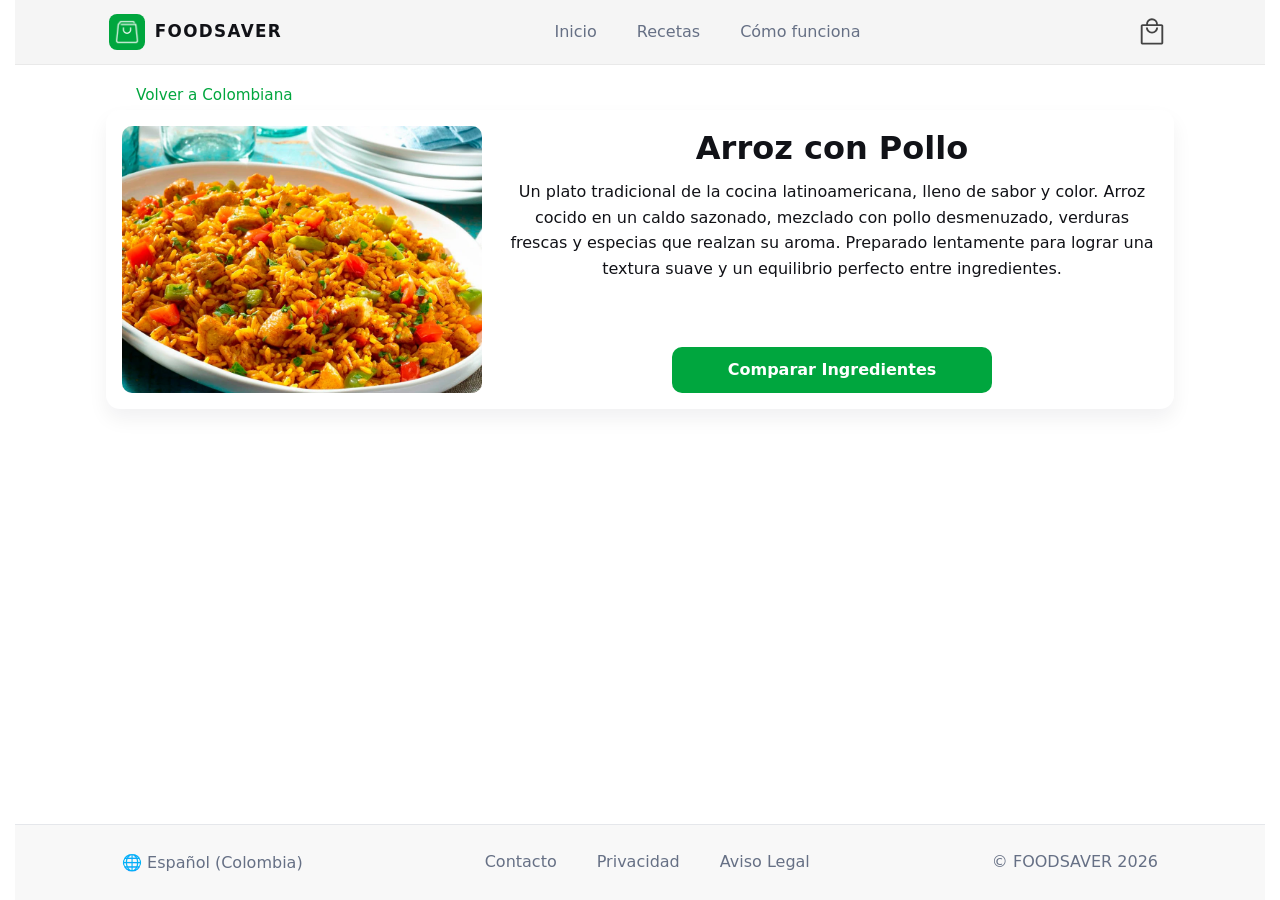
==== pages/arroz-con-pollo-info.html @ 4bb6f4c2 "Receta Arroz con pollo con infor y boton de CTA para comparar ingredientes" ====
<!DOCTYPE html>
<html lang="es">
<head>
    <meta charset="utf-8">
    <meta name="viewport" content="width=device-width, initial-scale=1">
    <title>Arroz con pollo — Foodsaver</title>

    <link rel="stylesheet" href="../css/base/variables.css">
    <link rel="stylesheet" href="../css/base/reset.css">
    <link rel="stylesheet" href="../css/layout/header.css">
    <link rel="stylesheet" href="../css/layout/container.css">
    <link rel="stylesheet" href="../css/components/nav.css">
    <link rel="stylesheet" href="../css/components/mobile-menu.css">
    <link rel="stylesheet" href="../css/pages/recetas.css">
    <link rel="stylesheet" href="../css/pages/arroz-con-pollo.css">
    <link rel="stylesheet" href="../css/components/footer.css">

    <script defer src="../js/header.js"></script>
</head>
<body>
    <a class="skip-link sr-only" href="#content">Saltar al contenido</a>

    <header class="site-header">
        <div class="container header-inner">
            <a href="../index.html" class="brand" aria-label="Foodsaver — Inicio">
                <img src="../assets/icons/Foodsaver.png" alt="Logo Foodsaver">
                <span class="brand__name">FOODSAVER</span>
            </a>

            <nav class="main-nav" aria-label="Navegación principal">
                <ul class="nav__list">
                    <li><a class="nav__link" href="../index.html">Inicio</a></li>
                    <li><a class="nav__link" href="recetas.html">Recetas</a></li>
                    <li><a class="nav__link" href="como-funciona.html">Cómo funciona</a></li>
                </ul>
            </nav>

            <div class="header-actions">
                <a href="carrito.html" class="cart" aria-label="Ver carrito">
                    <img src="../assets/icons/Shopping_Bag.svg" alt="Icono de carrito de compras" aria-hidden="true">
                </a>

                <button class="menu-toggle" type="button" aria-controls="mobile-menu" aria-expanded="false" aria-label="Abrir menú">
                    <img src="../assets/icons/Menu.svg" aria-hidden="true" focusable="false">
                </button>
            </div>
        </div>

        <div id="mobile-menu" class="mobile-menu" hidden>
            <div class="mobile-card" role="dialog" aria-modal="true" aria-label="Navegación móvil">
                <header class="mobile-card__header">
                    <button class="mobile-close" type="button" aria-label="Cerrar menú">
                        <img src="../assets/icons/Close_Menu.svg" alt="" aria-hidden="true">
                    </button>
                </header>

                <nav class="mobile-nav" aria-label="Navegación móvil">
                    <ul class="mobile-nav__list">
                        <li><a href="../index.html" class="mobile-nav__link">Inicio</a></li>
                        <li><a href="recetas.html" class="mobile-nav__link">Recetas</a></li>
                        <li><a href="como-funciona.html" class="mobile-nav__link">Cómo funciona</a></li>
                    </ul>
                </nav>

                <a href="carrito.html" class="mobile-cart" aria-label="Ver carrito">
                    <img src="../assets/icons/Shopping_Bag.svg" alt="Icono de carrito de compras" aria-hidden="true">
                </a>
            </div>
        </div>
    </header>

    <main id="content" tabindex="-1">
        <section class="recipe-hero" aria-labelledby="recipe-title">
            <div class="container recipe-hero__inner">
                <a href="colombiana.html" class="back-link" aria-label="Volver a Colombiana">
                    <img src="../assets/icons/Arrow_Back.svg" alt="" aria-hidden="true" class="back-link__icon" width="20" height="20">
                    <span class="back-link__text">Volver a Colombiana</span>
                </a>

                <article class="hero-card" aria-labelledby="recipe-title">
                    <div class="hero-grid">
                        <div class="hero-media">
                            <picture>
                                <source type="image/webp" srcset="../assets/images/recetas/recetas_sugeridas/arroz-pollo.webp">
                                <img src="../assets/images/recetas/recetas_sugeridas/arroz-pollo.jpg" alt="Arroz con pollo" loading="lazy" decoding="async">
                            </picture>
                        </div>
                        
                        <div class="hero-content">
                            <header class="hero-header">
                                <h1 id="recipe-title">Arroz con Pollo</h1>
                            </header>

                            <div class="hero-description">
                                <p>Un plato tradicional de la cocina latinoamericana, lleno de sabor y color. Arroz cocido en un caldo sazonado, mezclado con pollo desmenuzado, verduras frescas y especias que realzan su aroma. Preparado lentamente para lograr una textura suave y un equilibrio perfecto entre ingredientes.</p>
                            </div>

                            <div class="hero-actions">
                                <a href="#" class="card-cta">Comparar Ingredientes</a>
                            </div>
                        </div>
                    </div>
                </article>
            </div>
        </section>
    </main>

    <footer class="site-footer">
        <div class="container">
            <span class="footer-language" tabindex="0" aria-label="Idioma: Español (Colombia)">🌐 Español (Colombia)</span>
            <nav class="footer-nav" aria-label="Enlaces de footer">
                <a class="nav__link" href="contacto.html">Contacto</a>
                <a class="nav__link" href="privacidad.html">Privacidad</a>
                <a class="nav__link" href="aviso-legal.html">Aviso Legal</a>
            </nav>
            <span class="footer-copyright" tabindex="0" aria-label="© FOODSAVER 2026">© FOODSAVER 2026</span>
        </div>
    </footer>
</body>
</html>
---- css/base/variables.css ----
/* ==========================
   Variables globales del proyecto
   Centralizan colores, tamaños y valores reutilizables
   ========================== */
:root {
    --bg: #f5f5f5;
    --text: #111217;
    --muted: #667085;
    --accent: #00A63E;
    --max-width: 1100px;
    --gap: 1rem; /*Equivale a  16px, pero se escala automáticamente con el tamaño de fuente raíz */
    --radius: 8px;
    --focus-ring: 0 0 0 2px rgba(0, 166, 61, 0.384);
    --transition-fast: .12s;
}
---- css/layout/header.css ----
/* ==========================
   Estructura general del header
   ========================== */

/*Estilo base del header */
.site-header {
    background: var(--bg);
    border-bottom: 1px solid rgba(0, 0, 0, 0.05);
}

/* Layout del contenido interno del header */
.header-inner {
    display: flex; /* Ocupa todo el ancho disponible */
    align-items: center; /* Centra verticalemente */
    justify-content: space-between;
    gap: var(--gap);
    height: 64px;
}

/* ==========================
   Marca / logo
   ========================== */
.brand {
    display: inline-flex; /*Ocupa solo el espacio necesario para su contenido*/
    align-items: center;
    gap: .6rem;
    font-weight: 700;
    border-radius: var(--radius);
    padding: 0.2rem;
}

/* Icono del logo con fondo verde de marca */
.brand img {
    width: auto;
    height: 36px;
    border-radius: var(--radius);
    background: var(--accent);
    padding: 4px;
    object-fit: contain; /* La imagen debe encajar dentro de 36x36 sin deformarse / Mantiene proporcion */
}

/* Texto del logo */
.brand__name {
    color: var(--text);
    font-size: 1.05rem;
    letter-spacing: .08em;
}

.cart,
.mobile-cart {
    position: relative;
}

.cart-count {
    align-items: center;
    background: #00a63e;
    border-radius: 999px;
    color: #fff;
    display: inline-flex;
    font-size: 12px;
    font-weight: 700;
    height: 18px;
    justify-content: center;
    min-width: 18px;
    padding: 0 5px;
    position: absolute;
    right: -5px;
    top: -3px;
}

.cart-count[hidden] {
    display: none;
}
---- css/layout/container.css ----
/* Contenedor general para centrar contenido y limitar ancho */
.container {
    max-width: var(--max-width);
    margin: 0 auto;
    padding: 0 1rem; /* Espaciado horizontal, 0 en top y bottom, 1 rem en sides */
}
---- css/components/nav.css ----
/* ==========================
   Navegación principal
   En móvil se oculta y se activa más adelante con media query
   ========================== */
.main-nav {
    display: none; /* Se prioriza móvil antes que desktop, por eso se oculta por defecto */
}

/* Lista horizontal de enlaces en desktop */
.nav__list {
    display: flex;
    margin: 0;
    padding: 0;
    gap: 1rem;
    list-style: none; /* Elimina el marcador de lista por defecto */
}

.nav__link {
    display: inline-block;
    padding: .4rem .75rem; /*Arriba/Abajo, Izquierda/Derecha */
    border-radius: var(--radius);
    color: var(--muted);
    transition: color var(--transition-fast); /* Transición suave para el cambio de color en hover y estados activos */
}

/* Se mantiene el color verde de los enlaces en hover, active y estado actual */
/* Si se cumple cualquiera de estas condiciones, el enlace se resalta con el color de accent */
.nav__link:hover, /* En hover */
.nav__link:active, /* En active (mientras se hace clic) */
.nav__link[aria-current="page"],
.mobile-nav__link[aria-current="page"] {
    color: var(--accent);
}

/* ==========================
   Acciones del header
   Agrupa carrito y botón hamburguesa
   ========================== */

/* Aunque solo se muestre un item segun responsive (carrito o menú), se diseña
el contenedor para mantener dos o más elementos en caso de futuras adiciones */
.header-actions {
    display: flex;
    align-items: center;
    gap: .5rem;
}

/* Estilo base compartido por el carrito y el botón de menú */
.cart,
.menu-toggle {
    background: transparent; /* Quita el fondo gris por defecto de los botones */
    border: none; /* Elimina el borde por defecto de los botones */
    padding: .45rem;
    border-radius: var(--radius);
    cursor: pointer;
    display: inline-flex;
    align-items: center;
}

/* Tamaño uniforme para iconos del header */
/* Selecciona cualquier img dentro de .cart o .menu-toggle para aplicar el mismo tamaño */
/* Es un selector descendiente. Apunta a elementos hijos img dentro de .cart o .menu-toggle */
.cart img,
.menu-toggle img {
    width: auto;
    height: 30px;
}

/* Hover compartido entre carrito desktop, menú hamburguesa y carrito móvil */
.cart:hover,
.menu-toggle:hover,
.mobile-cart:hover {
    background: rgba(0, 0, 0, 0.04);
}

/* ==========================
   Media queries
   ========================== */

/* En móvil se oculta el carrito del header para evitar duplicación */
/* Cuando la pantalla sea de 699px o MENOS */
@media (max-width: 699px) {
    .header-actions .cart {
        display: none;
    }
}

/* ESTUDIAR */
/* En desktop se muestra la navegación principal y se oculta el menú hamburguesa */
/* Cuando la pantalla sea de 700px o MÁS grande */
@media (min-width: 700px) {
    .main-nav {
        display: block;
    }

    .menu-toggle {
        display: none;
    }
}
---- css/components/mobile-menu.css ----
/* ==========================
   Menú móvil
   Overlay + tarjeta central
   ========================== */
.mobile-menu {
    /* Cubre toda la pantalla con un fondo semitransparente */
    position: fixed; /* Fija el menú al viewport para que no se mueva al hacer scroll */
    inset: 0; /* Equivale a top: 0; right: 0; bottom: 0; left: 0; */

    display: flex;
    align-items: center;
    justify-content: center;
    background: rgba(0, 0, 0, 0.28);
    z-index: 1000; /* Asegura que el menú esté por encima de otros elementos */
    visibility: hidden;
    opacity: 0;
    transition: opacity .18s ease, visibility .18s;
}

/* Estado visible del overlay */
/* Mismo elemento con dos clases: .mobile-menu para el estilo base y .is-open para activar la visibilidad */
.mobile-menu.is-open {
    visibility: visible; /* Hace visible el overlay */
    opacity: 1; /* Si es cero el overlay no es visible pero es clickeable. Tambien controla el fade */
}
     
/* Tarjeta del menú móvil */
/* Contiene la navegacion, el botón de cierre y el acceso al carrito dentro del menú */
.mobile-card {
    width: min(92%, 400px); /* Usa el menor valor: 92% del ancho o máximo 420px */
    border-radius: 12px;
    padding: .75rem 1rem;
    background: var(--bg);
    
    display: flex;
    flex-direction: column;
    
    gap: .75rem;
    box-shadow: 0 12px 30px rgba(0, 0, 0, 0.18);
    max-height: 92vh;
}

/* Cabecera del diálogo móvil */
.mobile-card__header {
    display: flex;
    width: 100%;
    align-items: center; /* Centra el botón de cierre verticalmente */
    justify-content: center; /* Centra el botón de cierre horizontalmente */
}

/* Botón de cierre del menú móvil */
.mobile-close {
    background: transparent; /* Quita el fondo por defecto del botón */
    padding: .4rem;
    cursor: pointer;
    border: none; /* Elimina el borde por defecto del botón */
}

/* Tamaño del icono de cierre */
.mobile-close img {
    display: block;
    width: auto;
    height: 50px;
}

/* Lista vertical de enlaces en móvil */
.mobile-nav__list {
    list-style: none;
    padding: 0;
    margin: 0;
    
    display: flex;
    flex-direction: column;
    gap: .6rem;
}

/* Enlaces del menú móvil */
.mobile-nav__link {
    display: block;
    width: 100%; /* Ocupa todo el ancho del contenedor para facilitar el clic en móvil */

    text-align: center;
    padding: .6rem 1rem;
    border-radius: var(--radius);
    color: var(--text);
    transition: color var(--transition-fast);
}

/* Hovers del menú móvil. SE Pone el color verde de la variable global accent*/
.mobile-nav__link:hover,
.mobile-nav__link:active {
    color: var(--accent);
}

/* Carrito dentro del menú móvil */
.mobile-cart {
    border-radius: var(--radius);
    display: inline-flex; /* Permite que no ocupe todo el ancho. Permite que otros elementos se situen a su lado */
    align-items: center;
    justify-content: center;
    color: var(--text);

}

/* Tamaño del icono del carrito móvil */
.mobile-cart img {
    width: 60px;
    height: 60px;
}
---- css/pages/recetas.css ----
/* ========================================
   Estilos de la página: Recetas
   ======================================== */

/* Estilos para la sección principal de la página de recetas: establece fondo blanco, padding y altura mínima */
.recipes-page {
    background-color: #fff;
    padding: 1rem 0;
    min-height: calc(100vh - 180px);
}

/* Estilos para el contenedor dentro de recipes-page: usa flexbox para organizar elementos verticalmente con gap */
.recipes-page .container {
    display: flex;
    flex-direction: column;
    gap: 2.5rem;
    padding: 0 1.5rem;
}

/* Estilos para el encabezado de sección: alinea título e icono horizontalmente */
.section-heading {
    display: flex;
    align-items: center;
    gap: 0.5rem; /* espacio pequeño y consistente entre título e ícono */

    /* Padding solo arriba */
    padding-top: 2.5rem;
    flex-wrap: nowrap;
    justify-content: flex-start; /* asegurar que título e ícono queden juntos a la izquierda */
}

/* Estilos para los títulos h1 y h2 en section-heading: define tamaño, línea, peso y color de fuente */
.section-heading h1,
.section-heading h2 {
    font-size: 2.25rem;
    line-height: 3rem;
    font-weight: 500;
    color: #101828;
    margin: 0;
    flex: 0 0 auto; /* no permitir que el título se expanda y empuje el ícono */
    white-space: nowrap; /* mantener título en una sola línea y junto al ícono */
}

/* Estilos para el icono de sección: crea un círculo verde con icono blanco centrado */
.section-icon {
    display: inline-flex;
    align-items: center;
    justify-content: center;
    width: 2.5rem;
    height: 2.5rem;
    border-radius: 9999px;
    background-color: #ecfdf5;
    color: #00a63e;
    font-size: 1.25rem;
}

/* Estilos para las listas de categorías y recetas: permite scroll horizontal y elimina estilo de lista */
.category-list,
.recipe-list {
    display: flex;
    gap: 1.5rem;
    overflow-x: auto;
    margin: 0;
    list-style: none;
    padding-inline-start: 1rem;
    padding-inline-end: 1rem;
    padding-block: 1rem;
    scroll-snap-type: x proximity;
    -webkit-overflow-scrolling: touch;
}

/* Estilos compartidos para tarjetas (.card) — usada por categorías y recetas */
.card {
    width: clamp(220px, 30vw, 360px);
    background-color: #fff;
    border-radius: 18px;
    border: 1px solid #e5e7eb;
    box-shadow: 0 10px 20px rgba(15, 23, 42, 0.08);
    overflow: hidden;
    flex: 0 0 auto;
    transition: transform 0.24s ease, box-shadow 0.24s ease;
}


/* Estado interactivo: solo aplicado al enlace que envuelve la tarjeta activa */
.card-link {
    display: block;
    color: inherit;
    text-decoration: none;
    height: 100%;
    width: 100%;
    cursor: pointer;
}

.card:not(.card--disabled):hover {
    transform: translateY(-4px);
    box-shadow: 0 16px 32px rgba(15, 23, 42, 0.2);
}

.card:not(.card--disabled):active {
    transform: translateY(1px);
    box-shadow: 0 8px 16px rgba(15, 23, 42, 0.15);
}
.card:not(.card--disabled):focus-within:has(:focus-visible) { /* Aplica el estilo a la tarjeta solo cuando un elemento dentro (como el link) tiene foco por teclado (no por click) y la tarjeta no está deshabilitada */
    outline: 2px solid var(--accent);
    outline-offset: 4px;
}

.card--disabled:focus-visible {
    outline: 2px solid var(--muted);
    outline-offset: 4px;
}



/* Tarjetas visuales no interactivas */
.card--disabled {
    opacity: 0.7; /* sutil diferencia visual */
    cursor: default;
}

/* Estilos para el CTA dentro de las tarjetas de receta: botón con fondo de acento y texto blanco */
.card--disabled .card-cta {
    background: #d1d5db;
    color: #6b7280;      
    cursor: not-allowed;
}


/* Imágenes de las tarjetas (compartido) */
.card img {
    width: 100%;
    display: block;
    aspect-ratio: 16 / 9;
    height: clamp(150px, 22vw, 230px);
    object-fit: cover;
    background-color: #f3f4f6;
}

/* Make cards snap cleanly on horizontal scroll */
.card {
    scroll-snap-align: start;
}

/* Etiqueta / nombre dentro de la tarjeta: mismo estilo para categoría y receta */
.card p,
.card .recipe-name {
    margin: 0;
    padding: 1rem;
    font-size: 1rem;
    line-height: 1.5rem;
    font-weight: 500;
    color: #101828;
}

/* Estilos para el contenido de la tarjeta de receta: añade padding */
.card-content {
    padding: 1rem;
}

/* Modificadores semánticos (sin variación visual por defecto) */
/* Se pueden usar para aplicar estilos específicos a categorías o recetas en el futuro */
/*.card--category {} */
/*.card--recipe {} */

/* Estilos para nombres de recetas: ajusta tamaño de fuente */
.recipe-name {
    font-size: 1.125rem;
}

/* Footer styles moved to css/components/footer.css */

/* ========================================
   Responsive: Tablet (max-width: 900px)
   ======================================== */

/* Ajustes para tablet: cambia dirección del section-heading a columna */
@media (max-width: 900px) {
    /* Keep title and icon on the same row on narrower screens */
    .section-heading {
        flex-direction: row;
        align-items: center;
        gap: 0.5rem;
    }
}

/* ========================================
   Responsive: Mobile (max-width: 768px)
   ======================================== */

/* Ajustes para móvil: reduce padding de recipes-page y tamaño de títulos */
@media (max-width: 768px) {
    .recipes-page {
        padding: 2rem 0;
    }

    .section-heading h1,
    .section-heading h2 {
        font-size: 1.75rem;
        line-height: 2.25rem;
    }

    /* Structural and spacing adjustments retained; sizes use clamp() */

    /* Reduce horizontal padding inside the recipes container to improve visual centering
       of the horizontal carousels on small screens */
    .recipes-page .container {
        padding: 0 1rem;
    }

    .category-list,
    .recipe-list {
        gap: 1rem;
        padding-inline-start: 0.75rem;
        padding-inline-end: 0.75rem;
    }

    /* Footer styles moved to css/components/footer.css */
}

/* ========================================
   Responsive: Small Mobile (max-width: 480px)
   ======================================== */

/* Ajustes para móviles pequeños: reduce gap del contenedor y tamaños de títulos */
@media (max-width: 480px) {
    .recipes-page .container {
        gap: 1.5rem;
    }

    .section-heading h1,
    .section-heading h2 {
        font-size: 1.5rem;
        line-height: 2rem;
    }

    /* Keep spacing and layout changes; sizes handled by clamp() */
}
---- css/pages/arroz-con-pollo.css ----
/* Sección superior (hero) para la página de detalle "Arroz con pollo" */
.recipe-hero {
    background: #fff;
    padding: 1rem 0; /* igual que .recipes-page en otras vistas */
}

.recipe-hero__inner {
    max-width: var(--max-width);
    margin: 0 auto; /* centrar horizontalmente */
}

/* Reutiliza estilos del back-link definidos en colombiana.css */
.recipe-hero .back-link {
    display: inline-flex;
    align-items: center;
    gap: 0.5rem;
    color: var(--accent);
    text-decoration: none;
    font-weight: 400;
    padding: 4px 6px;
    border-radius: 8px;
    align-self: flex-start;
}

.recipe-hero .back-link img,
.recipe-hero .back-link__icon {
    width: 1rem;
    height: 1rem;
    display: block;
}

.recipe-hero .back-link__text {
    color: var(--accent);
    font-size: 0.95rem;
}

.recipe-hero .back-link:focus-visible {
    outline: none;
    box-shadow: var(--focus-ring);
}

.hero-card {
    background: #fff;
    border-radius: 14px;
    box-shadow: 0 10px 20px rgba(15,23,42,0.06);
    padding: 1rem;
}

.hero-grid {
    display: grid;
    grid-template-columns: 360px 1fr;
    gap: 1.5rem;
    align-items: stretch;
}

.hero-media img {
    width: 100%;
    height: 100%;
    display: block;
    border-radius: 10px;
    object-fit: cover;
}

/* Center content (title, description, actions) within the right column */
.hero-content {
    display: flex;
    flex-direction: column;
    align-items: center;
    text-align: center;
    height: 100%;

}

.hero-header h1 {
    margin: 0 0 0.5rem 0;
    font-size: clamp(1.5rem, 2.5vw, 2rem);
    color: var(--text);
}

.hero-description p {
    margin: 0 0 1rem 0;
    color: var(--text);
    line-height: 1.6;
}

.hero-actions {
    display: flex;
    justify-content: center;
    width: 100%;
    margin-top: auto;
}

.hero-actions .card-cta {
    background: var(--accent);
    color: #fff;
    border-radius: 10px;
    padding: 12px 18px;
    display: inline-block;
    text-decoration: none;
    font-weight: 600;
    width: 100%;
    max-width: 320px;
    text-align: center;
}

@media (max-width: 900px) {
    .hero-grid {
        grid-template-columns: 1fr;
    }

    .hero-header h1 {
        text-align: left;
    }

    .hero-media img {
        height: 250px;
    }

    .hero-content { 
        align-items: center; text-align: center; 
    }
}

@media (max-width: 480px) {
    .recipe-hero {
        padding: 2rem 0;
    }
}
---- css/components/footer.css ----
/* Footer component styles - cleaned and consolidated
   - Merged rules into .site-footer .container (removed .footer-content wrapper)
   - Removed unused/diagnostic borders and redundant selectors
   - Kept visual layout, spacing and responsive behaviour unchanged
*/
.site-footer {
    background-color: #f8f8f8;
    padding: 1.25rem 0;
    border-top: 1px solid #e5e7eb;
}

/* Specific container rules for footer only (do not change global .container) */
.site-footer .container {
    display: flex;
    justify-content: space-between;
    align-items: center;
    gap: 1rem; /* matches previous effective gap */
    padding: 0 1.5rem;
    flex-wrap: wrap;
    width: 100%;
}

/* Language indicator (informative) */
.footer-language {
    display: inline-block; /* allow focus ring */
    white-space: nowrap;
    font-size: 1rem;
    font-weight: 500;
    line-height: 1.5625rem;
    color: var(--muted);
    padding:0.2rem 0.5rem;
    cursor: default;
}

.footer-language:focus-visible {
    box-shadow: var(--focus-ring);
    border-radius: var(--radius);
    outline: none;
}

.footer-nav {
    display: flex;
    justify-content: center;
    gap: 1rem;
    flex: 1;
}

/* Keep link rules minimal: .nav__link provides hover/active/aria-current */
.footer-nav a {
    color: var(--muted);
    text-decoration: none;
    padding: .4rem .75rem; /* keep same spacing as header links */
    border-radius: var(--radius);
    transition: color var(--transition-fast);
}

.footer-copyright {
    display: inline-block;
    font-size: 1rem;
    font-weight: 500;
    line-height: 1.56rem;
    padding:0.2rem 0.5rem;
    color: var(--muted);
    margin: 0;
    cursor: default;
}

.footer-copyright:focus-visible {
    box-shadow: var(--focus-ring);
    border-radius: var(--radius);
    outline: none;
}

/* Responsive: tablet */
@media (max-width: 768px) {
    .site-footer .container {
        flex-direction: column;
        align-items: center;
        gap: 1.5rem;
    }

    .footer-nav {
        flex-wrap: wrap;
        justify-content: center;
        gap: 0.5rem;
    }

    .footer-nav a {
        padding: 0.75rem 1rem;
        font-size: 0.95rem;
        min-width: 100px;
        text-align: center;
    }
}

/* Responsive: mobile */
@media (max-width: 480px) {
    .footer-nav {
        width: 100%;
        gap: 0.5rem;
        justify-content: center;
    }

    .footer-nav a {
        flex: 1;
        min-width: 80px;
        padding: 0.625rem 0.5rem;
        font-size: 0.875rem;
    }

    .footer-copyright {
        font-size: 0.875rem;
    }
}
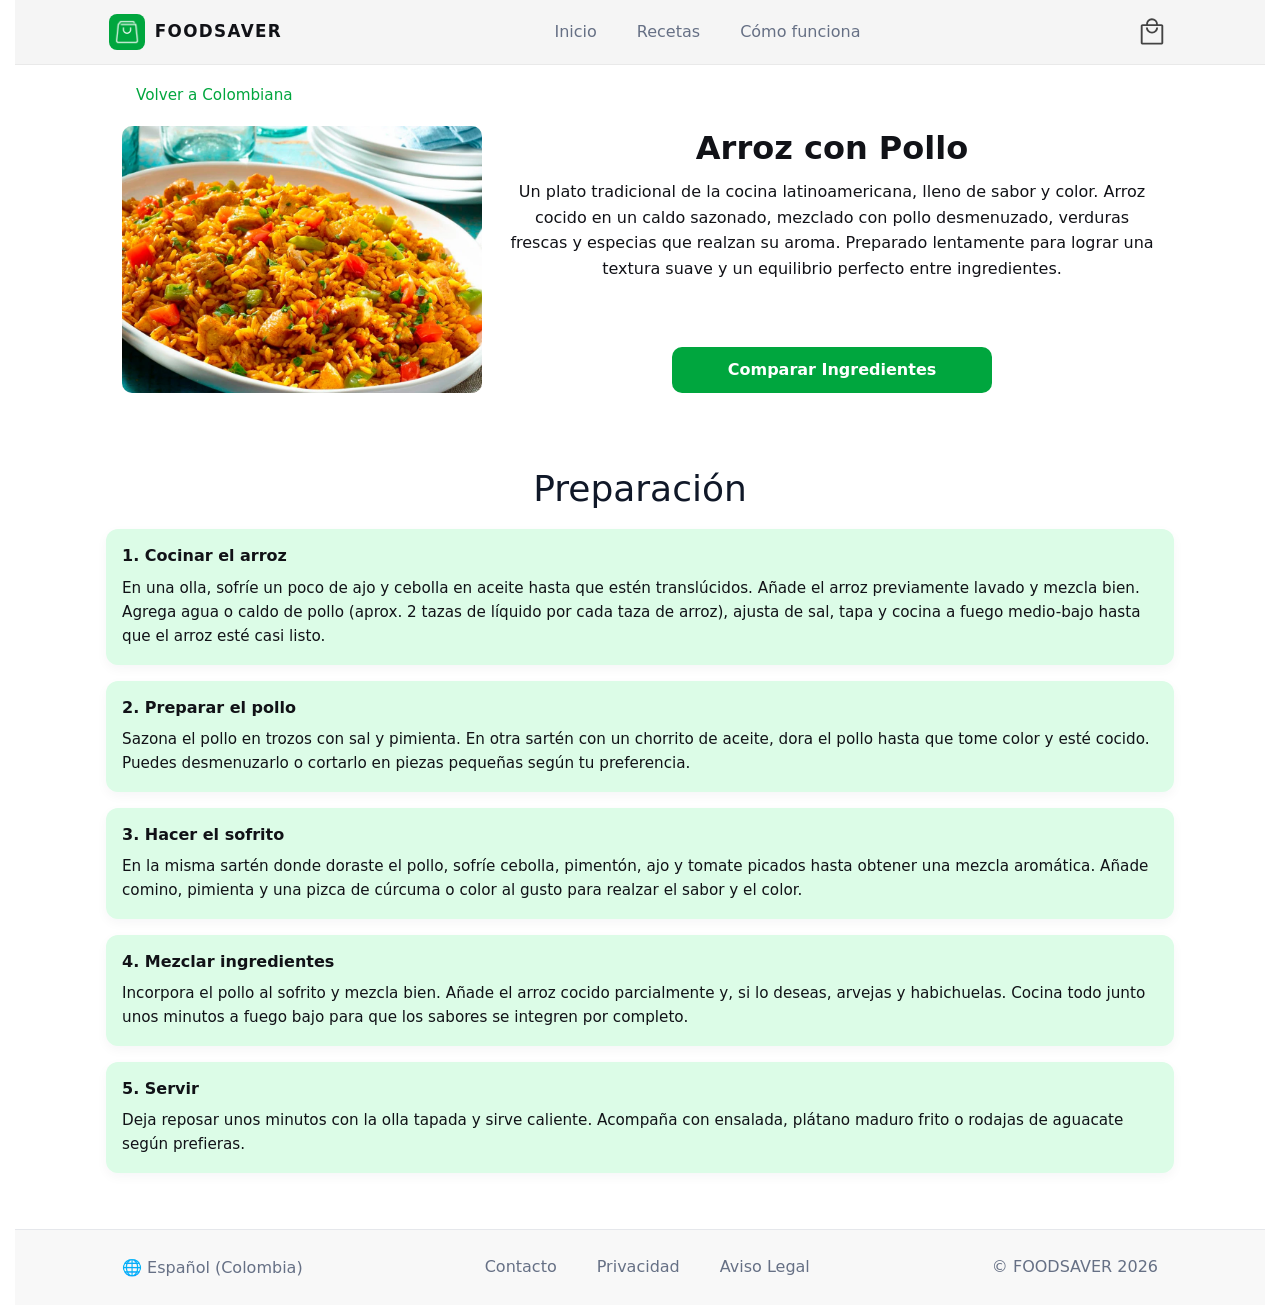
==== commit fefb827c: "Cambios Finales" ====
--- a/pages/arroz-con-pollo-info.html
+++ b/pages/arroz-con-pollo-info.html
@@ -16,6 +16,8 @@
     <link rel="stylesheet" href="../css/components/footer.css">
 
     <script defer src="../js/header.js"></script>
+    <script defer src="../js/card-shared.js"></script>
+    <script defer src="../js/card.js"></script>
 </head>
 <body>
     <a class="skip-link sr-only" href="#content">Saltar al contenido</a>
@@ -38,6 +40,7 @@
             <div class="header-actions">
                 <a href="carrito.html" class="cart" aria-label="Ver carrito">
                     <img src="../assets/icons/Shopping_Bag.svg" alt="Icono de carrito de compras" aria-hidden="true">
+                    <span class="cart-count" hidden>0</span>
                 </a>
 
                 <button class="menu-toggle" type="button" aria-controls="mobile-menu" aria-expanded="false" aria-label="Abrir menú">
@@ -64,6 +67,7 @@
 
                 <a href="carrito.html" class="mobile-cart" aria-label="Ver carrito">
                     <img src="../assets/icons/Shopping_Bag.svg" alt="Icono de carrito de compras" aria-hidden="true">
+                    <span class="cart-count" hidden>0</span>
                 </a>
             </div>
         </div>
@@ -96,14 +100,47 @@
                             </div>
 
                             <div class="hero-actions">
-                                <a href="#" class="card-cta">Comparar Ingredientes</a>
+                                <a href="arroz-con-pollo-scraped.html" class="card-cta">Comparar Ingredientes</a>
                             </div>
                         </div>
                     </div>
                 </article>
-            </div>
-        </section>
-    </main>
+                    </div>
+                </section>
+
+                <section class="recipe-detail__section container" aria-labelledby="preparacion-title">
+                    <div class="section-heading">
+                        <h2 id="preparacion-title">Preparación</h2>
+                    </div>
+
+                    <ol class="preparation-steps" aria-label="Pasos de preparación">
+                        <li class="preparation-step">
+                            <h3>1. Cocinar el arroz</h3>
+                            <p>En una olla, sofríe un poco de ajo y cebolla en aceite hasta que estén translúcidos. Añade el arroz previamente lavado y mezcla bien. Agrega agua o caldo de pollo (aprox. 2 tazas de líquido por cada taza de arroz), ajusta de sal, tapa y cocina a fuego medio-bajo hasta que el arroz esté casi listo.</p>
+                        </li>
+
+                        <li class="preparation-step">
+                            <h3>2. Preparar el pollo</h3>
+                            <p>Sazona el pollo en trozos con sal y pimienta. En otra sartén con un chorrito de aceite, dora el pollo hasta que tome color y esté cocido. Puedes desmenuzarlo o cortarlo en piezas pequeñas según tu preferencia.</p>
+                        </li>
+
+                        <li class="preparation-step">
+                            <h3>3. Hacer el sofrito</h3>
+                            <p>En la misma sartén donde doraste el pollo, sofríe cebolla, pimentón, ajo y tomate picados hasta obtener una mezcla aromática. Añade comino, pimienta y una pizca de cúrcuma o color al gusto para realzar el sabor y el color.</p>
+                        </li>
+
+                        <li class="preparation-step">
+                            <h3>4. Mezclar ingredientes</h3>
+                            <p>Incorpora el pollo al sofrito y mezcla bien. Añade el arroz cocido parcialmente y, si lo deseas, arvejas y habichuelas. Cocina todo junto unos minutos a fuego bajo para que los sabores se integren por completo.</p>
+                        </li>
+
+                        <li class="preparation-step">
+                            <h3>5. Servir</h3>
+                            <p>Deja reposar unos minutos con la olla tapada y sirve caliente. Acompaña con ensalada, plátano maduro frito o rodajas de aguacate según prefieras.</p>
+                        </li>
+                    </ol>
+                </section>
+            </main>
 
     <footer class="site-footer">
         <div class="container">
--- a/css/layout/header.css
+++ b/css/layout/header.css
@@ -45,29 +45,3 @@
     font-size: 1.05rem;
     letter-spacing: .08em;
 }
-
-.cart,
-.mobile-cart {
-    position: relative;
-}
-
-.cart-count {
-    align-items: center;
-    background: #00a63e;
-    border-radius: 999px;
-    color: #fff;
-    display: inline-flex;
-    font-size: 12px;
-    font-weight: 700;
-    height: 18px;
-    justify-content: center;
-    min-width: 18px;
-    padding: 0 5px;
-    position: absolute;
-    right: -5px;
-    top: -3px;
-}
-
-.cart-count[hidden] {
-    display: none;
-}
--- a/css/components/nav.css
+++ b/css/components/nav.css
@@ -73,6 +73,37 @@
     background: rgba(0, 0, 0, 0.04);
 }
 
+/* Cart count badge: small circular indicator with number inside */
+.cart,
+.mobile-cart {
+    position: relative; /* positioning context for badge */
+}
+
+.cart .cart-count,
+.mobile-cart .cart-count {
+    position: absolute;
+    top: -6px;
+    right: -6px;
+    min-width: 20px;
+    height: 20px;
+    padding: 0 6px;
+    display: inline-flex;
+    align-items: center;
+    justify-content: center;
+    border-radius: 9999px;
+    background: var(--accent);
+    color: #fff;
+    font-size: 12px;
+    font-weight: 700;
+    line-height: 1;
+    box-shadow: 0 2px 6px rgba(0,0,0,0.18);
+}
+
+.cart .cart-count[hidden],
+.mobile-cart .cart-count[hidden] {
+    display: none;
+}
+
 /* ==========================
    Media queries
    ========================== */
@@ -97,3 +128,26 @@
         display: none;
     }
 }
+
+/* Mobile-specific badge positioning: anchor the badge to the cart icon inside the mobile menu */
+@media (max-width: 699px) {
+    .mobile-card .mobile-cart {
+        position: relative; /* ensure the badge is positioned relative to the icon container */
+        display: inline-flex; /* keep the anchor only as wide as the icon */
+        padding: 0; /* avoid extra space around the icon */
+        align-self: center; /* prevent stretching: keep the anchor shrink-wrapped to the icon */
+        width: fit-content; /* ensure the anchor width matches its content */
+    }
+
+    .mobile-card .mobile-cart .cart-count {
+        /* move badge further inside the icon area and make it slightly smaller */
+        top: -5px; /* slight offset outside icon corner for separation */
+        right: -5px;
+        min-width: 18px;
+        height: 18px;
+        padding: 0 4px;
+        font-size: 11px;
+        line-height: 18px;
+        box-sizing: border-box;
+    }
+}
--- a/css/pages/arroz-con-pollo.css
+++ b/css/pages/arroz-con-pollo.css
@@ -42,7 +42,6 @@
 .hero-card {
     background: #fff;
     border-radius: 14px;
-    box-shadow: 0 10px 20px rgba(15,23,42,0.06);
     padding: 1rem;
 }
 
@@ -126,3 +125,66 @@
         padding: 2rem 0;
     }
 }
+
+/* ========================================
+   Preparación (pasos) — tarjetas sencillas
+   ======================================== */
+.preparation-steps {
+    list-style: none;
+    margin: 0;
+    padding: 0;
+    display: grid;
+    gap: 1rem;
+    margin-top: 1rem;
+    grid-template-columns: 1fr; /* fuerza una columna (una card debajo de otra) */
+}
+
+.preparation-step {
+    background: #dcfce7; /* color según Figma */
+    border: none;
+    padding: 1rem 1rem;
+    border-radius: 12px;
+    box-shadow: 0 4px 12px rgba(16,24,40,0.04);
+}
+
+.preparation-step h3 {
+    margin: 0 0 0.5rem 0;
+    font-size: 1rem;
+    color: var(--text);
+    font-weight: 600;
+}
+
+.preparation-step p {
+    margin: 0;
+    color: var(--text);
+    line-height: 1.6;
+    font-size: 0.95rem;
+}
+
+
+@media (max-width: 700px) {
+    .preparation-step {
+        padding: 0.9rem;
+    }
+}
+
+@media (max-width: 420px) {
+    .preparation-step h3 {
+        font-size: 0.98rem;
+    }
+}
+
+/* Ajustes específicos para centrar título y separar del footer */
+.recipe-detail__section[aria-labelledby="preparacion-title"] .section-heading {
+    justify-content: center;
+}
+
+.recipe-detail__section[aria-labelledby="preparacion-title"] {
+    margin-bottom: 3.5rem;
+}
+
+.recipe-detail__section[aria-labelledby="preparacion-title"] #preparacion-title {
+    margin-left: auto;
+    margin-right: auto;
+    text-align: center;
+}
